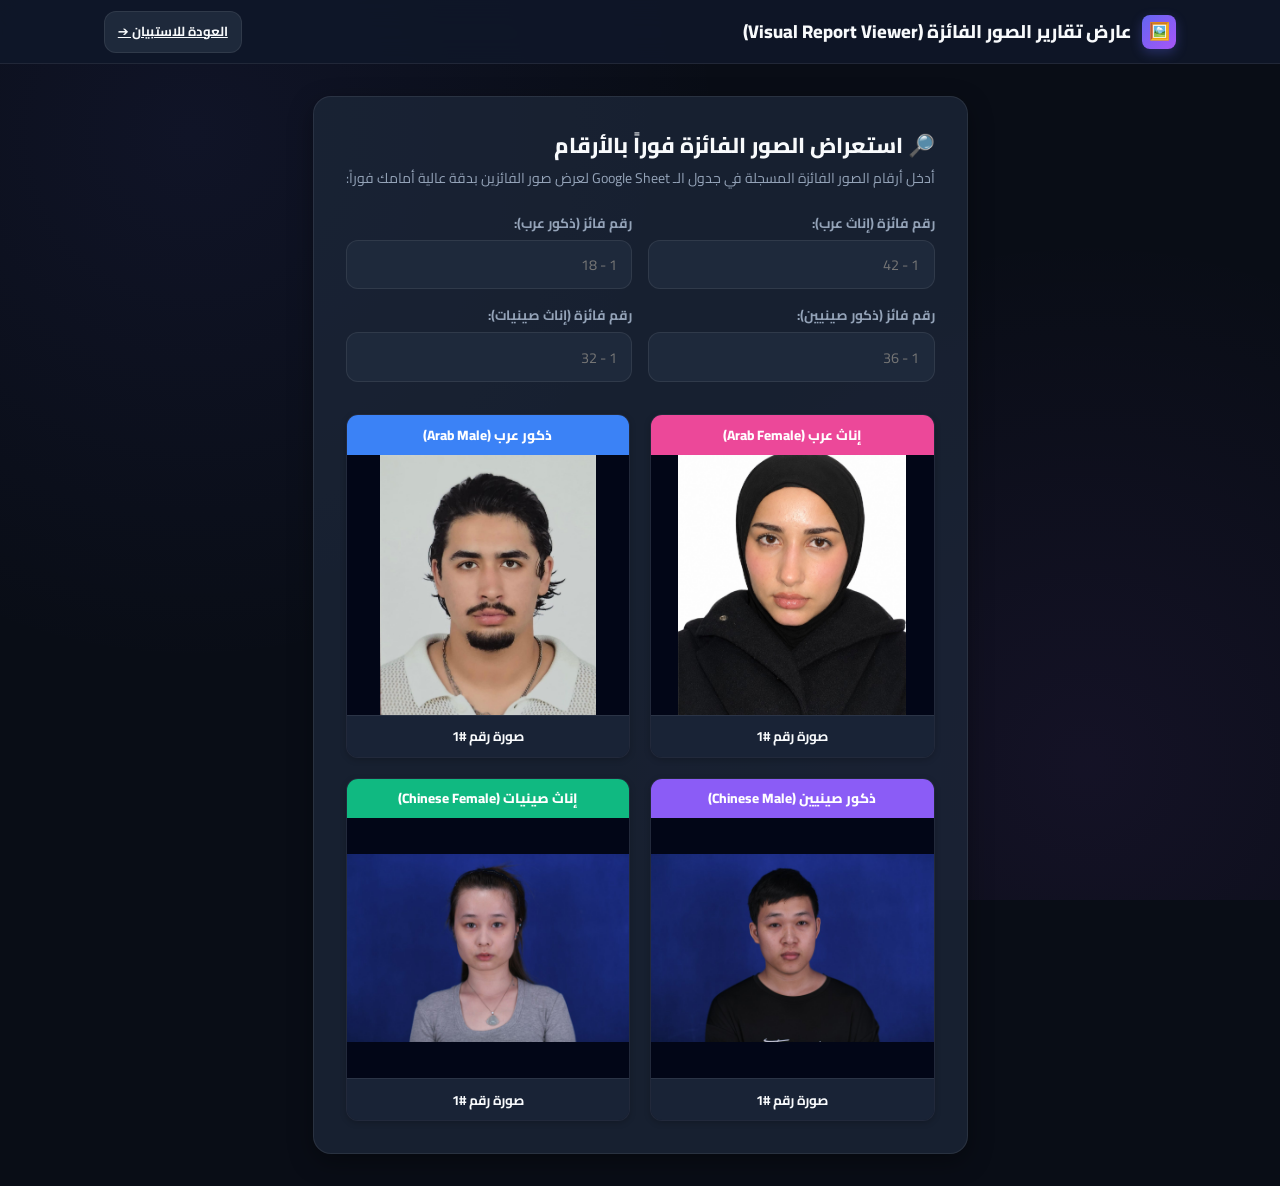
==== results-viewer.html @ e9df27b3 "Update Google Sheets script to render direct image thumbnails and add visual results viewer page" ====
<!DOCTYPE html>
<html lang="ar" dir="rtl" data-theme="dark">
<head>
  <meta charset="UTF-8">
  <meta name="viewport" content="width=device-width, initial-scale=1.0">
  <title>عارض تقارير النتائج البصرية | Visual Results Viewer</title>
  <link rel="preconnect" href="https://fonts.googleapis.com">
  <link rel="preconnect" href="https://fonts.gstatic.com" crossorigin>
  <link href="https://fonts.googleapis.com/css2?family=Cairo:wght@400;600;700;800;900&family=Plus+Jakarta+Sans:wght@400;600;700&display=swap" rel="stylesheet">
  <link rel="stylesheet" href="style.css">
  <style>
    .viewer-container {
      max-width: 1050px;
      margin: 2rem auto;
      padding: 0 1rem;
    }
    .viewer-card {
      background: var(--bg-card);
      border: 1px solid var(--border-color);
      border-radius: var(--radius-lg);
      padding: clamp(1.25rem, 3vw, 2rem);
      box-shadow: var(--shadow-md);
    }
    .input-box-grid {
      display: grid;
      grid-template-columns: repeat(auto-fit, minmax(200px, 1fr));
      gap: 1rem;
      margin: 1.5rem 0;
    }
    .input-box {
      display: flex;
      flex-direction: column;
      gap: 0.4rem;
    }
    .input-box label {
      font-size: 0.85rem;
      font-weight: 700;
      color: var(--text-secondary);
    }
    .preview-winners-showcase {
      display: grid;
      grid-template-columns: repeat(auto-fit, minmax(220px, 1fr));
      gap: 1.25rem;
      margin-top: 2rem;
    }
    .preview-card {
      background: var(--bg-secondary);
      border: 1px solid var(--border-color);
      border-radius: var(--radius-md);
      overflow: hidden;
      display: flex;
      flex-direction: column;
      box-shadow: var(--shadow-sm);
    }
    .preview-card-header {
      padding: 0.6rem 0.9rem;
      font-weight: 800;
      font-size: 0.85rem;
      color: #fff;
      text-align: center;
    }
    .preview-img-wrap {
      width: 100%;
      height: 260px;
      background: #020617;
      display: flex;
      align-items: center;
      justify-content: center;
      overflow: hidden;
    }
    .preview-img-wrap img {
      max-width: 100%;
      max-height: 100%;
      object-fit: contain;
    }
    .preview-footer {
      padding: 0.65rem 0.9rem;
      font-size: 0.84rem;
      text-align: center;
      color: var(--text-primary);
      font-weight: 700;
      background: var(--bg-card);
      border-top: 1px solid var(--border-color);
    }
  </style>
</head>
<body>

  <header class="header">
    <div class="container header-content">
      <a href="index.html" class="brand-logo">
        <div class="brand-icon">🖼️</div>
        <span>عارض تقارير الصور الفائزة (Visual Report Viewer)</span>
      </a>
      <a href="index.html" class="btn-secondary" style="font-size: 0.82rem; padding: 0.4rem 0.8rem;">العودة للاستبيان ➔</a>
    </div>
  </header>

  <main class="viewer-container">
    <div class="viewer-card">
      <h2 style="font-size: 1.35rem; font-weight: 800; margin-bottom: 0.4rem;">🔎 استعراض الصور الفائزة فوراً بالأرقام</h2>
      <p style="font-size: 0.88rem; color: var(--text-secondary);">
        أدخل أرقام الصور الفائزة المسجلة في جدول الـ Google Sheet لعرض صور الفائزين بدقة عالية أمامك فوراً:
      </p>

      <div class="input-box-grid">
        <div class="input-box">
          <label>رقم فائزة (إناث عرب):</label>
          <input type="number" id="num-af" class="form-control" placeholder="1 - 42" min="1" max="42" oninput="updateVisualReport()">
        </div>
        <div class="input-box">
          <label>رقم فائز (ذكور عرب):</label>
          <input type="number" id="num-am" class="form-control" placeholder="1 - 18" min="1" max="18" oninput="updateVisualReport()">
        </div>
        <div class="input-box">
          <label>رقم فائز (ذكور صينيين):</label>
          <input type="number" id="num-cm" class="form-control" placeholder="1 - 36" min="1" max="36" oninput="updateVisualReport()">
        </div>
        <div class="input-box">
          <label>رقم فائزة (إناث صينيات):</label>
          <input type="number" id="num-cf" class="form-control" placeholder="1 - 32" min="1" max="32" oninput="updateVisualReport()">
        </div>
      </div>

      <!-- Live Generated Visual Report -->
      <div id="preview-winners" class="preview-winners-showcase">
        <!-- Arab Female -->
        <div class="preview-card">
          <div class="preview-card-header" style="background: #ec4899;">إناث عرب (Arab Female)</div>
          <div class="preview-img-wrap">
            <img id="view-img-af" src="assets/images/arab_female/1.jpg" alt="Arab Female Winner">
          </div>
          <div class="preview-footer" id="view-lbl-af">صورة رقم #1</div>
        </div>

        <!-- Arab Male -->
        <div class="preview-card">
          <div class="preview-card-header" style="background: #3b82f6;">ذكور عرب (Arab Male)</div>
          <div class="preview-img-wrap">
            <img id="view-img-am" src="assets/images/arab_male/1.jpg" alt="Arab Male Winner">
          </div>
          <div class="preview-footer" id="view-lbl-am">صورة رقم #1</div>
        </div>

        <!-- Chinese Male -->
        <div class="preview-card">
          <div class="preview-card-header" style="background: #8b5cf6;">ذكور صينيين (Chinese Male)</div>
          <div class="preview-img-wrap">
            <img id="view-img-cm" src="assets/images/chinese_male/1.jpg" alt="Chinese Male Winner">
          </div>
          <div class="preview-footer" id="view-lbl-cm">صورة رقم #1</div>
        </div>

        <!-- Chinese Female -->
        <div class="preview-card">
          <div class="preview-card-header" style="background: #10b981;">إناث صينيات (Chinese Female)</div>
          <div class="preview-img-wrap">
            <img id="view-img-cf" src="assets/images/chinese_female/1.jpg" alt="Chinese Female Winner">
          </div>
          <div class="preview-footer" id="view-lbl-cf">صورة رقم #1</div>
        </div>
      </div>
    </div>
  </main>

  <script>
    function updateVisualReport() {
      const af = parseInt(document.getElementById('num-af').value, 10) || 1;
      const am = parseInt(document.getElementById('num-am').value, 10) || 1;
      const cm = parseInt(document.getElementById('num-cm').value, 10) || 1;
      const cf = parseInt(document.getElementById('num-cf').value, 10) || 1;

      document.getElementById('view-img-af').src = `assets/images/arab_female/${af}.jpg`;
      document.getElementById('view-lbl-af').textContent = `صورة رقم #${af}`;

      document.getElementById('view-img-am').src = `assets/images/arab_male/${am}.jpg`;
      document.getElementById('view-lbl-am').textContent = `صورة رقم #${am}`;

      document.getElementById('view-img-cm').src = `assets/images/chinese_male/${cm}.jpg`;
      document.getElementById('view-lbl-cm').textContent = `صورة رقم #${cm}`;

      document.getElementById('view-img-cf').src = `assets/images/chinese_female/${cf}.jpg`;
      document.getElementById('view-lbl-cf').textContent = `صورة رقم #${cf}`;
    }
  </script>
</body>
</html>
---- style.css ----
/* ==========================================================================
   VISUAL PREFERENCE SURVEY - COMPLETE PRODUCTION STYLESHEET
   Features: Universal Framing, Gallery Explorer, Session Persistence & Zero-Overflow
   ========================================================================== */

:root {
  --font-arabic: 'Cairo', system-ui, -apple-system, sans-serif;
  --font-latin: 'Plus Jakarta Sans', system-ui, -apple-system, sans-serif;
  
  /* Dark Premium Palette */
  --bg-primary: #090d16;
  --bg-secondary: #0f172a;
  --bg-tertiary: #1e293b;
  --bg-glass: rgba(15, 23, 42, 0.88);
  --bg-card: rgba(30, 41, 59, 0.72);
  --bg-image-holder: #0b1120;
  --border-color: rgba(255, 255, 255, 0.08);
  --border-hover: rgba(99, 102, 241, 0.6);
  
  --text-primary: #f8fafc;
  --text-secondary: #94a3b8;
  --text-muted: #64748b;
  
  /* Accents */
  --primary: #6366f1;
  --primary-hover: #4f46e5;
  --primary-light: rgba(99, 102, 241, 0.15);
  --accent-gold: #f59e0b;
  --accent-gold-light: rgba(245, 158, 11, 0.15);
  --success: #10b981;
  --success-light: rgba(16, 185, 129, 0.15);
  
  /* Dimensions & Radii */
  --header-height: 64px;
  --radius-sm: 8px;
  --radius-md: 12px;
  --radius-lg: 18px;
  --radius-full: 9999px;
  
  --shadow-sm: 0 2px 6px rgba(0, 0, 0, 0.2);
  --shadow-md: 0 8px 24px rgba(0, 0, 0, 0.35);
  --shadow-lg: 0 16px 40px rgba(0, 0, 0, 0.5);
  --shadow-glow: 0 0 24px rgba(99, 102, 241, 0.35);
  
  --transition-fast: 0.15s ease;
  --transition-smooth: 0.25s cubic-bezier(0.4, 0, 0.2, 1);
}

[data-theme="light"] {
  --bg-primary: #f8fafc;
  --bg-secondary: #ffffff;
  --bg-tertiary: #f1f5f9;
  --bg-glass: rgba(255, 255, 255, 0.92);
  --bg-card: rgba(255, 255, 255, 0.96);
  --bg-image-holder: #f8fafc;
  --border-color: rgba(0, 0, 0, 0.08);
  --border-hover: rgba(99, 102, 241, 0.6);
  
  --text-primary: #0f172a;
  --text-secondary: #475569;
  --text-muted: #94a3b8;
  
  --shadow-sm: 0 2px 6px rgba(0, 0, 0, 0.04);
  --shadow-md: 0 6px 20px rgba(0, 0, 0, 0.08);
  --shadow-lg: 0 12px 32px rgba(0, 0, 0, 0.12);
  --shadow-glow: 0 0 20px rgba(99, 102, 241, 0.2);
}

/* Reset */
*, *::before, *::after {
  box-sizing: border-box;
  margin: 0;
  padding: 0;
  -webkit-tap-highlight-color: transparent;
}

html, body {
  width: 100%;
  max-width: 100vw;
  overflow-x: hidden;
  min-height: 100vh;
  min-height: 100dvh;
}

body {
  font-family: var(--font-arabic);
  background-color: var(--bg-primary);
  color: var(--text-primary);
  display: flex;
  flex-direction: column;
  line-height: 1.5;
  background-image: 
    radial-gradient(circle at 15% 15%, rgba(99, 102, 241, 0.08) 0%, transparent 40%),
    radial-gradient(circle at 85% 85%, rgba(168, 85, 247, 0.07) 0%, transparent 40%);
  background-attachment: fixed;
  transition: background-color var(--transition-smooth), color var(--transition-smooth);
}

body[dir="ltr"] {
  font-family: var(--font-latin);
}

.container {
  width: 100%;
  max-width: 1120px;
  margin: 0 auto;
  padding: 0 clamp(0.85rem, 3vw, 1.5rem);
}

/* Header */
.header {
  position: sticky;
  top: 0;
  z-index: 50;
  backdrop-filter: blur(14px);
  -webkit-backdrop-filter: blur(14px);
  background: var(--bg-glass);
  border-bottom: 1px solid var(--border-color);
  padding: 0.5rem 0;
  min-height: var(--header-height);
  display: flex;
  align-items: center;
}

.header-content {
  display: flex;
  align-items: center;
  justify-content: space-between;
  gap: 0.75rem;
}

.brand-logo {
  display: flex;
  align-items: center;
  gap: 0.65rem;
  font-weight: 800;
  font-size: clamp(0.95rem, 2.5vw, 1.15rem);
  color: var(--text-primary);
  text-decoration: none;
  white-space: nowrap;
}

.brand-icon {
  width: 34px;
  height: 34px;
  flex-shrink: 0;
  background: linear-gradient(135deg, var(--primary), #a855f7);
  border-radius: var(--radius-sm);
  display: flex;
  align-items: center;
  justify-content: center;
  color: #fff;
  font-size: 1.05rem;
  box-shadow: 0 4px 12px rgba(99, 102, 241, 0.3);
}

.header-controls {
  display: flex;
  align-items: center;
  gap: 0.6rem;
}

.lang-toggle-btn {
  display: inline-flex;
  align-items: center;
  gap: 0.45rem;
  padding: 0.35rem 0.85rem;
  min-height: 38px;
  background: var(--bg-card);
  border: 1px solid var(--border-color);
  color: var(--text-primary);
  border-radius: var(--radius-md);
  font-size: 0.84rem;
  font-weight: 700;
  cursor: pointer;
  transition: all var(--transition-fast);
  white-space: nowrap;
}

.lang-toggle-btn:hover {
  border-color: var(--primary);
  background: var(--primary-light);
}

.btn-icon {
  background: var(--bg-card);
  border: 1px solid var(--border-color);
  color: var(--text-primary);
  width: 38px;
  height: 38px;
  border-radius: var(--radius-md);
  display: flex;
  align-items: center;
  justify-content: center;
  cursor: pointer;
  transition: all var(--transition-fast);
  font-size: 1rem;
  flex-shrink: 0;
}

.btn-icon:hover {
  background: var(--primary-light);
  border-color: var(--primary);
}

/* Category & Progress Bar */
.survey-status-bar {
  background: var(--bg-secondary);
  border-bottom: 1px solid var(--border-color);
  padding: 0.65rem 0;
  display: none;
}

.survey-status-bar.active {
  display: block;
}

.status-grid {
  display: flex;
  align-items: center;
  justify-content: space-between;
  gap: 0.75rem;
}

.category-indicator {
  display: flex;
  align-items: center;
  gap: 0.6rem;
  min-width: 0;
}

.category-badge {
  display: inline-flex;
  align-items: center;
  gap: 0.4rem;
  padding: 0.25rem 0.75rem;
  border-radius: var(--radius-full);
  font-size: clamp(0.76rem, 2vw, 0.86rem);
  font-weight: 700;
  background: var(--primary-light);
  color: var(--primary);
  border: 1px solid rgba(99, 102, 241, 0.3);
  white-space: nowrap;
  text-overflow: ellipsis;
  overflow: hidden;
}

.round-counter {
  font-size: clamp(0.78rem, 2vw, 0.88rem);
  color: var(--text-secondary);
  font-weight: 600;
  white-space: nowrap;
}

.round-counter span {
  color: var(--text-primary);
  font-weight: 800;
}

.progress-track {
  width: 100%;
  height: 5px;
  background: var(--bg-tertiary);
  border-radius: var(--radius-full);
  overflow: hidden;
  margin-top: 0.5rem;
}

.progress-fill {
  height: 100%;
  width: 0%;
  background: linear-gradient(90deg, var(--primary), #a855f7);
  border-radius: var(--radius-full);
  transition: width 0.3s ease;
}

/* Main Content */
.main-content {
  flex: 1;
  padding: clamp(1rem, 2.5vh, 2rem) 0 clamp(1.25rem, 3vh, 2.5rem);
  display: flex;
  align-items: center;
  justify-content: center;
}

.screen-view {
  display: none;
  width: 100%;
  animation: fadeIn 0.25s ease;
}

.screen-view.active {
  display: block;
}

@keyframes fadeIn {
  from { opacity: 0; transform: translateY(6px); }
  to { opacity: 1; transform: translateY(0); }
}

@keyframes cardFadeIn {
  from { opacity: 0.6; transform: scale(0.98); }
  to { opacity: 1; transform: scale(1); }
}

/* Welcome Card */
.welcome-card {
  background: var(--bg-card);
  backdrop-filter: blur(12px);
  -webkit-backdrop-filter: blur(12px);
  border: 1px solid var(--border-color);
  border-radius: var(--radius-lg);
  padding: clamp(1.5rem, 4vw, 2.5rem);
  max-width: 680px;
  margin: 0 auto;
  box-shadow: var(--shadow-lg);
}

/* Resume Banner */
.resume-session-banner {
  display: flex;
  align-items: center;
  justify-content: space-between;
  gap: 1rem;
  background: linear-gradient(135deg, rgba(99, 102, 241, 0.16), rgba(168, 85, 247, 0.16));
  border: 1px solid rgba(99, 102, 241, 0.4);
  border-radius: var(--radius-md);
  padding: 0.85rem 1.15rem;
  margin-bottom: 1.5rem;
}

.resume-banner-info {
  display: flex;
  align-items: center;
  gap: 0.75rem;
}

.resume-icon {
  font-size: 1.4rem;
  flex-shrink: 0;
}

.resume-banner-info strong {
  display: block;
  font-size: 0.92rem;
  color: var(--text-primary);
}

.resume-banner-info p {
  font-size: 0.78rem;
  color: var(--text-secondary);
  line-height: 1.3;
}

.resume-banner-actions {
  display: flex;
  align-items: center;
  gap: 0.4rem;
  flex-shrink: 0;
}

.btn-resume {
  display: inline-flex;
  align-items: center;
  gap: 0.35rem;
  background: var(--primary);
  color: #fff;
  border: none;
  border-radius: var(--radius-sm);
  padding: 0.4rem 0.8rem;
  font-size: 0.8rem;
  font-weight: 700;
  font-family: inherit;
  cursor: pointer;
  transition: all var(--transition-fast);
}

.btn-resume:hover {
  background: var(--primary-hover);
}

.btn-discard {
  display: inline-flex;
  align-items: center;
  gap: 0.2rem;
  background: transparent;
  color: var(--text-muted);
  border: 1px solid var(--border-color);
  border-radius: var(--radius-sm);
  padding: 0.4rem 0.65rem;
  font-size: 0.78rem;
  font-weight: 600;
  font-family: inherit;
  cursor: pointer;
}

.btn-discard:hover {
  color: var(--text-primary);
  background: rgba(255, 255, 255, 0.06);
}

.welcome-header {
  text-align: center;
  margin-bottom: 1.5rem;
}

.welcome-title {
  font-size: clamp(1.35rem, 3.8vw, 1.75rem);
  font-weight: 800;
  margin-bottom: 0.5rem;
  line-height: 1.3;
  color: var(--text-primary);
}

.welcome-subtitle {
  color: var(--text-secondary);
  font-size: clamp(0.86rem, 2vw, 0.96rem);
  line-height: 1.5;
  max-width: 580px;
  margin: 0 auto;
}

/* Steps Timeline */
.survey-steps-overview {
  display: flex;
  align-items: center;
  justify-content: space-between;
  gap: 0.5rem;
  background: var(--bg-secondary);
  border: 1px solid var(--border-color);
  border-radius: var(--radius-md);
  padding: 0.75rem 1rem;
  margin: 1.5rem 0;
}

.step-overview-item {
  display: flex;
  align-items: center;
  gap: 0.5rem;
  flex: 1;
}

.step-num {
  width: 24px;
  height: 24px;
  border-radius: var(--radius-full);
  background: var(--primary-light);
  color: var(--primary);
  font-weight: 800;
  font-size: 0.78rem;
  display: flex;
  align-items: center;
  justify-content: center;
  flex-shrink: 0;
}

.step-text strong {
  display: block;
  font-size: 0.84rem;
  color: var(--text-primary);
}

.step-text span {
  display: block;
  font-size: 0.74rem;
  color: var(--text-muted);
  line-height: 1.2;
}

.step-arrow {
  color: var(--text-muted);
  font-size: 0.9rem;
  user-select: none;
  opacity: 0.5;
}

body[dir="ltr"] .step-arrow {
  transform: rotate(180deg);
}

/* Form Styles */
.participant-form {
  background: var(--bg-secondary);
  border: 1px solid var(--border-color);
  padding: 1.25rem;
  border-radius: var(--radius-md);
}

.form-group {
  margin-bottom: 0.9rem;
}

.form-group:last-child {
  margin-bottom: 0;
}

.form-group label {
  display: block;
  font-size: 0.85rem;
  font-weight: 600;
  margin-bottom: 0.35rem;
  color: var(--text-primary);
}

.form-control {
  width: 100%;
  padding: 0.65rem 0.9rem;
  background: var(--bg-tertiary);
  border: 1px solid var(--border-color);
  border-radius: var(--radius-md);
  color: var(--text-primary);
  font-family: inherit;
  font-size: 0.9rem;
  min-height: 42px;
  transition: border-color var(--transition-fast), box-shadow var(--transition-fast);
}

.form-control:focus {
  outline: none;
  border-color: var(--primary);
  box-shadow: 0 0 0 3px var(--primary-light);
}

.form-row-2col {
  display: grid;
  grid-template-columns: 1fr 1fr;
  gap: 0.85rem;
}

.btn-primary {
  display: inline-flex;
  align-items: center;
  justify-content: center;
  gap: 0.5rem;
  width: 100%;
  min-height: 46px;
  padding: 0.7rem 1.4rem;
  background: linear-gradient(135deg, var(--primary), #8b5cf6);
  color: #fff;
  border: none;
  border-radius: var(--radius-md);
  font-size: 0.98rem;
  font-weight: 700;
  font-family: inherit;
  cursor: pointer;
  box-shadow: 0 4px 15px rgba(99, 102, 241, 0.3);
  transition: all var(--transition-fast);
}

.btn-primary:hover {
  opacity: 0.95;
  transform: translateY(-1px);
  box-shadow: 0 6px 20px rgba(99, 102, 241, 0.4);
}

/* ==========================================================================
   ARENA SCREEN & GALLERY EXPLORER BUTTON
   ========================================================================== */
.arena-header {
  text-align: center;
  margin-bottom: clamp(0.6rem, 1.5vh, 1rem);
}

.arena-header-top {
  display: flex;
  align-items: center;
  justify-content: center;
  gap: 1rem;
  flex-wrap: wrap;
  margin-bottom: 0.25rem;
}

.arena-title {
  font-size: clamp(1.1rem, 2.6vw, 1.4rem);
  font-weight: 800;
  color: var(--text-primary);
}

.btn-explore-gallery {
  display: inline-flex;
  align-items: center;
  gap: 0.4rem;
  padding: 0.35rem 0.85rem;
  background: var(--bg-card);
  border: 1px solid var(--border-color);
  color: var(--text-primary);
  border-radius: var(--radius-full);
  font-size: 0.82rem;
  font-weight: 700;
  font-family: inherit;
  cursor: pointer;
  transition: all var(--transition-fast);
  box-shadow: var(--shadow-sm);
}

.btn-explore-gallery:hover {
  border-color: var(--primary);
  background: var(--primary-light);
  color: var(--primary);
  transform: translateY(-1px);
}

.arena-hint {
  color: var(--text-secondary);
  font-size: clamp(0.78rem, 1.6vw, 0.88rem);
}

.battle-arena {
  display: grid;
  grid-template-columns: 1fr auto 1fr;
  align-items: center;
  gap: clamp(0.6rem, 2vw, 1.5rem);
  max-width: 980px;
  margin: 0 auto;
}

.vs-badge-container {
  display: flex;
  flex-direction: column;
  align-items: center;
  justify-content: center;
  position: relative;
  z-index: 10;
}

.vs-badge {
  width: clamp(38px, 4.5vw, 48px);
  height: clamp(38px, 4.5vw, 48px);
  border-radius: var(--radius-full);
  background: var(--bg-secondary);
  border: 2px solid var(--border-color);
  display: flex;
  align-items: center;
  justify-content: center;
  font-weight: 900;
  font-size: clamp(0.85rem, 1.8vw, 1rem);
  color: var(--accent-gold);
  box-shadow: var(--shadow-md);
  flex-shrink: 0;
}

/* Candidate Card */
.candidate-card {
  position: relative;
  background: var(--bg-card);
  border: 2px solid var(--border-color);
  border-radius: var(--radius-lg);
  overflow: hidden;
  box-shadow: var(--shadow-md);
  cursor: pointer;
  transition: all var(--transition-smooth);
  display: flex;
  flex-direction: column;
  user-select: none;
}

.candidate-card:hover {
  transform: translateY(-3px);
  border-color: var(--primary);
  box-shadow: var(--shadow-glow), var(--shadow-lg);
}

.candidate-card.card-selected {
  transform: scale(1.03);
  border-color: var(--success);
  box-shadow: 0 0 25px rgba(16, 185, 129, 0.4);
}

.card-badge {
  position: absolute;
  top: 10px;
  right: 10px;
  z-index: 5;
  padding: 0.25rem 0.65rem;
  border-radius: var(--radius-full);
  font-size: 0.76rem;
  font-weight: 700;
  display: inline-flex;
  align-items: center;
  gap: 0.35rem;
  backdrop-filter: blur(8px);
  -webkit-backdrop-filter: blur(8px);
  background: rgba(15, 23, 42, 0.85);
  border: 1px solid rgba(255, 255, 255, 0.15);
  color: #fff;
}

body[dir="ltr"] .card-badge {
  right: auto;
  left: 10px;
}

.badge-dot {
  width: 7px;
  height: 7px;
  border-radius: var(--radius-full);
  background: var(--primary);
}

.badge-option-a .badge-dot {
  background: #f59e0b;
}

.badge-option-b .badge-dot {
  background: #6366f1;
}

/* Image Wrapper & Framing */
.card-image-wrapper {
  position: relative;
  width: 100%;
  background: var(--bg-image-holder);
  overflow: hidden;
  display: flex;
  align-items: center;
  justify-content: center;
  border-bottom: 1px solid var(--border-color);
  transition: height var(--transition-smooth), aspect-ratio var(--transition-smooth);
}

.arena-landscape .card-image-wrapper {
  aspect-ratio: 3 / 2;
  max-height: min(48vh, 420px);
}

.arena-portrait .card-image-wrapper {
  aspect-ratio: 4 / 5;
  max-height: min(54vh, 480px);
}

.card-image {
  width: 100%;
  height: 100%;
  object-fit: contain;
  object-position: center;
  transition: transform 0.25s ease;
  display: block;
}

.candidate-card:hover .card-image {
  transform: scale(1.02);
}

.zoom-btn {
  position: absolute;
  bottom: 8px;
  left: 8px;
  z-index: 4;
  width: 32px;
  height: 32px;
  border-radius: var(--radius-full);
  background: rgba(0, 0, 0, 0.65);
  border: 1px solid rgba(255, 255, 255, 0.25);
  color: #fff;
  display: flex;
  align-items: center;
  justify-content: center;
  cursor: pointer;
  transition: all var(--transition-fast);
  backdrop-filter: blur(4px);
  font-size: 0.8rem;
}

body[dir="ltr"] .zoom-btn {
  left: auto;
  right: 8px;
}

.zoom-btn:hover {
  background: var(--primary);
  transform: scale(1.1);
}

.card-footer {
  padding: 0.6rem 0.9rem;
  display: flex;
  align-items: center;
  justify-content: space-between;
  gap: 0.5rem;
  background: var(--bg-secondary);
  min-height: 50px;
}

.key-hint {
  display: inline-flex;
  align-items: center;
  gap: 0.25rem;
  font-size: 0.74rem;
  font-weight: 600;
  color: var(--text-muted);
}

.kbd {
  display: inline-block;
  padding: 0.1rem 0.35rem;
  background: var(--bg-tertiary);
  border: 1px solid var(--border-color);
  border-radius: 4px;
  font-size: 0.72rem;
  color: var(--text-primary);
}

.select-indicator {
  display: inline-flex;
  align-items: center;
  gap: 0.35rem;
  padding: 0.35rem 0.75rem;
  border-radius: var(--radius-sm);
  background: var(--primary-light);
  color: var(--primary);
  font-weight: 700;
  font-size: 0.82rem;
  transition: all var(--transition-fast);
}

.indicator-check {
  font-size: 0.85rem;
}

.candidate-card:hover .select-indicator {
  background: var(--primary);
  color: #fff;
}

.shortcuts-bar {
  display: flex;
  align-items: center;
  justify-content: center;
  flex-wrap: wrap;
  gap: 1.25rem;
  margin-top: clamp(0.75rem, 2vh, 1.25rem);
  color: var(--text-muted);
  font-size: 0.8rem;
}

.shortcut-item {
  display: flex;
  align-items: center;
  gap: 0.35rem;
}

/* ==========================================================================
   CATEGORY GALLERY MODAL
   ========================================================================== */
.gallery-modal {
  position: fixed;
  inset: 0;
  background: rgba(0, 0, 0, 0.88);
  backdrop-filter: blur(10px);
  z-index: 110;
  display: none;
  align-items: center;
  justify-content: center;
  padding: clamp(0.75rem, 2vw, 1.5rem);
}

.gallery-modal.active {
  display: flex;
}

.gallery-content {
  background: var(--bg-secondary);
  border: 1px solid var(--border-color);
  border-radius: var(--radius-lg);
  width: 100%;
  max-width: 1050px;
  max-height: 88vh;
  max-height: 88dvh;
  display: flex;
  flex-direction: column;
  overflow: hidden;
  box-shadow: var(--shadow-lg);
  animation: fadeIn 0.2s ease;
}

.gallery-header {
  padding: 1rem 1.25rem;
  border-bottom: 1px solid var(--border-color);
  display: flex;
  align-items: center;
  justify-content: space-between;
  gap: 1rem;
  background: var(--bg-card);
}

.gallery-title {
  font-size: clamp(1.05rem, 2.5vw, 1.3rem);
  font-weight: 800;
  color: var(--text-primary);
}

.gallery-subtitle {
  font-size: 0.8rem;
  color: var(--text-secondary);
  margin-top: 0.15rem;
}

.btn-gallery-close {
  background: transparent;
  border: none;
  color: var(--text-muted);
  font-size: 1.6rem;
  cursor: pointer;
  padding: 0.25rem 0.5rem;
  border-radius: var(--radius-sm);
  transition: all var(--transition-fast);
  line-height: 1;
}

.btn-gallery-close:hover {
  color: #fff;
  background: rgba(255, 255, 255, 0.1);
}

.gallery-grid {
  flex: 1;
  overflow-y: auto;
  padding: 1.25rem;
  display: grid;
  grid-template-columns: repeat(auto-fill, minmax(170px, 1fr));
  gap: 1rem;
}

.gallery-item-card {
  background: var(--bg-card);
  border: 1px solid var(--border-color);
  border-radius: var(--radius-md);
  overflow: hidden;
  display: flex;
  flex-direction: column;
  transition: all var(--transition-fast);
}

.gallery-item-card:hover {
  border-color: var(--primary);
  transform: translateY(-2px);
  box-shadow: var(--shadow-md);
}

.gallery-item-card.current-champion {
  border-color: var(--accent-gold);
  box-shadow: 0 0 14px rgba(245, 158, 11, 0.35);
}

.gallery-thumb-wrap {
  position: relative;
  width: 100%;
  background: var(--bg-image-holder);
  overflow: hidden;
}

.gallery-item-card.item-landscape .gallery-thumb-wrap {
  aspect-ratio: 3 / 2;
  height: 120px;
}

.gallery-item-card.item-portrait .gallery-thumb-wrap {
  aspect-ratio: 4 / 5;
  height: 150px;
}

.gallery-thumb {
  width: 100%;
  height: 100%;
  object-fit: contain;
  display: block;
}

.gallery-num-badge {
  position: absolute;
  top: 6px;
  left: 6px;
  background: rgba(0, 0, 0, 0.7);
  color: #fff;
  padding: 0.15rem 0.45rem;
  border-radius: var(--radius-sm);
  font-size: 0.72rem;
  font-weight: 700;
}

body[dir="ltr"] .gallery-num-badge {
  left: auto;
  right: 6px;
}

.gallery-champ-badge {
  position: absolute;
  bottom: 6px;
  right: 6px;
  background: var(--accent-gold);
  color: #000;
  padding: 0.15rem 0.45rem;
  border-radius: var(--radius-full);
  font-size: 0.68rem;
  font-weight: 800;
}

body[dir="ltr"] .gallery-champ-badge {
  right: auto;
  left: 6px;
}

.gallery-zoom-btn {
  position: absolute;
  top: 6px;
  right: 6px;
  background: rgba(0, 0, 0, 0.6);
  border: none;
  color: #fff;
  width: 26px;
  height: 26px;
  border-radius: var(--radius-full);
  font-size: 0.72rem;
  display: flex;
  align-items: center;
  justify-content: center;
  cursor: pointer;
}

body[dir="ltr"] .gallery-zoom-btn {
  right: auto;
  left: 6px;
}

.gallery-card-actions {
  padding: 0.5rem;
  background: var(--bg-secondary);
}

.btn-elect-image {
  width: 100%;
  padding: 0.35rem 0.5rem;
  border-radius: var(--radius-sm);
  border: 1px solid var(--border-color);
  background: var(--bg-tertiary);
  color: var(--text-primary);
  font-size: 0.76rem;
  font-weight: 700;
  font-family: inherit;
  cursor: pointer;
  transition: all var(--transition-fast);
}

.btn-elect-image:hover {
  background: var(--primary);
  color: #fff;
  border-color: var(--primary);
}

.btn-elect-image.btn-is-champ {
  background: var(--accent-gold-light);
  color: var(--accent-gold);
  border-color: rgba(245, 158, 11, 0.4);
  cursor: default;
}

/* ==========================================================================
   RESULTS SCREEN & PARTICIPANT SUMMARY
   ========================================================================== */
.results-header {
  text-align: center;
  margin-bottom: 1.75rem;
}

.results-trophy {
  font-size: clamp(2.2rem, 5vw, 3rem);
  margin-bottom: 0.4rem;
}

.results-title {
  font-size: clamp(1.4rem, 3.8vw, 1.85rem);
  font-weight: 900;
  background: linear-gradient(135deg, #f59e0b, #ec4899, #6366f1);
  -webkit-background-clip: text;
  -webkit-text-fill-color: transparent;
  margin-bottom: 0.35rem;
}

.results-subtitle {
  color: var(--text-secondary);
  font-size: clamp(0.86rem, 2vw, 0.96rem);
}

.participant-summary-tag {
  display: inline-block;
  margin-top: 0.6rem;
  padding: 0.3rem 0.85rem;
  background: var(--bg-card);
  border: 1px solid var(--border-color);
  border-radius: var(--radius-full);
  font-size: 0.82rem;
  font-weight: 700;
  color: var(--text-primary);
}

.winners-grid {
  display: grid;
  grid-template-columns: repeat(4, 1fr);
  gap: clamp(0.75rem, 2vw, 1.25rem);
  margin-bottom: 2rem;
}

.winner-card {
  background: var(--bg-card);
  border: 1px solid var(--border-color);
  border-radius: var(--radius-md);
  overflow: hidden;
  box-shadow: var(--shadow-md);
  position: relative;
  transition: transform var(--transition-fast);
}

.winner-card:hover {
  transform: translateY(-3px);
  border-color: var(--accent-gold);
}

.winner-category-tag {
  padding: 0.45rem 0.65rem;
  font-weight: 800;
  font-size: 0.78rem;
  text-align: center;
  color: #fff;
  white-space: nowrap;
  text-overflow: ellipsis;
  overflow: hidden;
}

.winner-image-wrap {
  width: 100%;
  height: clamp(140px, 24vh, 210px);
  background: var(--bg-image-holder);
  overflow: hidden;
}

.winner-image-wrap img {
  width: 100%;
  height: 100%;
  object-fit: contain;
  display: block;
}

.winner-card-body {
  padding: 0.65rem;
  text-align: center;
  background: var(--bg-secondary);
}

.winner-image-name {
  font-weight: 800;
  font-size: 0.95rem;
  color: var(--text-primary);
  margin-bottom: 0.2rem;
}

.winner-badge-rank {
  display: inline-flex;
  align-items: center;
  gap: 0.25rem;
  background: var(--accent-gold-light);
  color: var(--accent-gold);
  padding: 0.15rem 0.5rem;
  border-radius: var(--radius-full);
  font-size: 0.72rem;
  font-weight: 700;
}

/* Submission Card */
.submission-card {
  background: var(--bg-card);
  border: 1px solid var(--border-color);
  border-radius: var(--radius-lg);
  padding: clamp(1.25rem, 3vw, 1.75rem);
  max-width: 680px;
  margin: 0 auto;
  text-align: center;
  box-shadow: var(--shadow-lg);
}

.submit-status-box {
  padding: 0.75rem 1rem;
  border-radius: var(--radius-md);
  margin-bottom: 1.25rem;
  font-weight: 600;
  font-size: 0.86rem;
  display: flex;
  align-items: center;
  justify-content: center;
  gap: 0.5rem;
}

.status-sending {
  background: var(--primary-light);
  color: var(--primary);
  border: 1px solid rgba(99, 102, 241, 0.3);
}

.status-success {
  background: var(--success-light);
  color: var(--success);
  border: 1px solid rgba(16, 185, 129, 0.3);
}

.status-fallback {
  background: var(--accent-gold-light);
  color: var(--accent-gold);
  border: 1px solid rgba(245, 158, 11, 0.3);
}

.action-buttons-group {
  display: flex;
  align-items: center;
  justify-content: center;
  flex-wrap: wrap;
  gap: 0.65rem;
}

.btn-secondary {
  padding: 0.6rem 1rem;
  min-height: 42px;
  background: var(--bg-tertiary);
  border: 1px solid var(--border-color);
  color: var(--text-primary);
  border-radius: var(--radius-md);
  font-family: inherit;
  font-weight: 700;
  font-size: 0.85rem;
  cursor: pointer;
  display: inline-flex;
  align-items: center;
  gap: 0.35rem;
  transition: all var(--transition-fast);
  white-space: nowrap;
}

.btn-secondary:hover {
  background: var(--bg-card);
  border-color: var(--primary);
}

/* Modals */
.interstitial-modal {
  position: fixed;
  inset: 0;
  background: rgba(0, 0, 0, 0.82);
  backdrop-filter: blur(8px);
  z-index: 100;
  display: flex;
  align-items: center;
  justify-content: center;
  padding: 1rem;
  opacity: 0;
  pointer-events: none;
  transition: opacity 0.25s ease;
}

.interstitial-modal.active {
  opacity: 1;
  pointer-events: auto;
}

.interstitial-box {
  background: var(--bg-secondary);
  border: 1px solid var(--border-color);
  border-radius: var(--radius-lg);
  padding: clamp(1.5rem, 4vw, 2.25rem);
  max-width: 440px;
  width: 100%;
  text-align: center;
  box-shadow: var(--shadow-lg);
  transform: scale(0.95);
  transition: transform 0.25s ease;
}

.interstitial-modal.active .interstitial-box {
  transform: scale(1);
}

.interstitial-icon {
  font-size: 2.2rem;
  margin-bottom: 0.6rem;
}

.interstitial-title {
  font-size: clamp(1.15rem, 3vw, 1.4rem);
  font-weight: 800;
  margin-bottom: 0.4rem;
}

.interstitial-desc {
  color: var(--text-secondary);
  font-size: 0.9rem;
  margin-bottom: 1.25rem;
  line-height: 1.5;
}

.lightbox-modal {
  position: fixed;
  inset: 0;
  background: rgba(0, 0, 0, 0.94);
  backdrop-filter: blur(10px);
  z-index: 120;
  display: none;
  align-items: center;
  justify-content: center;
  padding: 1rem;
  cursor: zoom-out;
}

.lightbox-modal.active {
  display: flex;
}

.lightbox-img {
  max-width: 92vw;
  max-height: 88vh;
  max-height: 88dvh;
  object-fit: contain;
  border-radius: var(--radius-md);
  box-shadow: 0 10px 40px rgba(0, 0, 0, 0.8);
  border: 1px solid rgba(255, 255, 255, 0.15);
}

.lightbox-close {
  position: absolute;
  top: 15px;
  right: 15px;
  background: rgba(255, 255, 255, 0.2);
  border: none;
  color: #fff;
  width: 38px;
  height: 38px;
  border-radius: var(--radius-full);
  font-size: 1.3rem;
  display: flex;
  align-items: center;
  justify-content: center;
  cursor: pointer;
}

/* ==========================================================================
   RESPONSIVE MEDIA QUERIES
   ========================================================================== */
@media (max-width: 850px) {
  .winners-grid {
    grid-template-columns: repeat(2, 1fr);
  }
}

@media (max-width: 640px) {
  .battle-arena {
    grid-template-columns: 1fr;
    gap: 0.65rem;
  }
  
  .vs-badge-container {
    margin: -0.25rem 0;
  }
  
  .arena-landscape .card-image-wrapper {
    max-height: 230px;
  }

  .arena-portrait .card-image-wrapper {
    max-height: 270px;
  }

  .card-footer {
    padding: 0.45rem 0.65rem;
    min-height: 44px;
  }

  .shortcuts-bar {
    display: none;
  }

  .survey-steps-overview {
    flex-direction: column;
    align-items: flex-start;
    gap: 0.75rem;
  }

  .step-arrow {
    display: none;
  }

  .form-row-2col {
    grid-template-columns: 1fr;
  }

  .winners-grid {
    grid-template-columns: 1fr;
  }

  .action-buttons-group {
    flex-direction: column;
  }

  .action-buttons-group .btn-secondary,
  .action-buttons-group .btn-primary {
    width: 100%;
  }

  .resume-session-banner {
    flex-direction: column;
    align-items: stretch;
  }
  
  .resume-banner-actions {
    justify-content: flex-end;
  }

  .gallery-grid {
    grid-template-columns: repeat(auto-fill, minmax(130px, 1fr));
    gap: 0.65rem;
    padding: 0.75rem;
  }
}
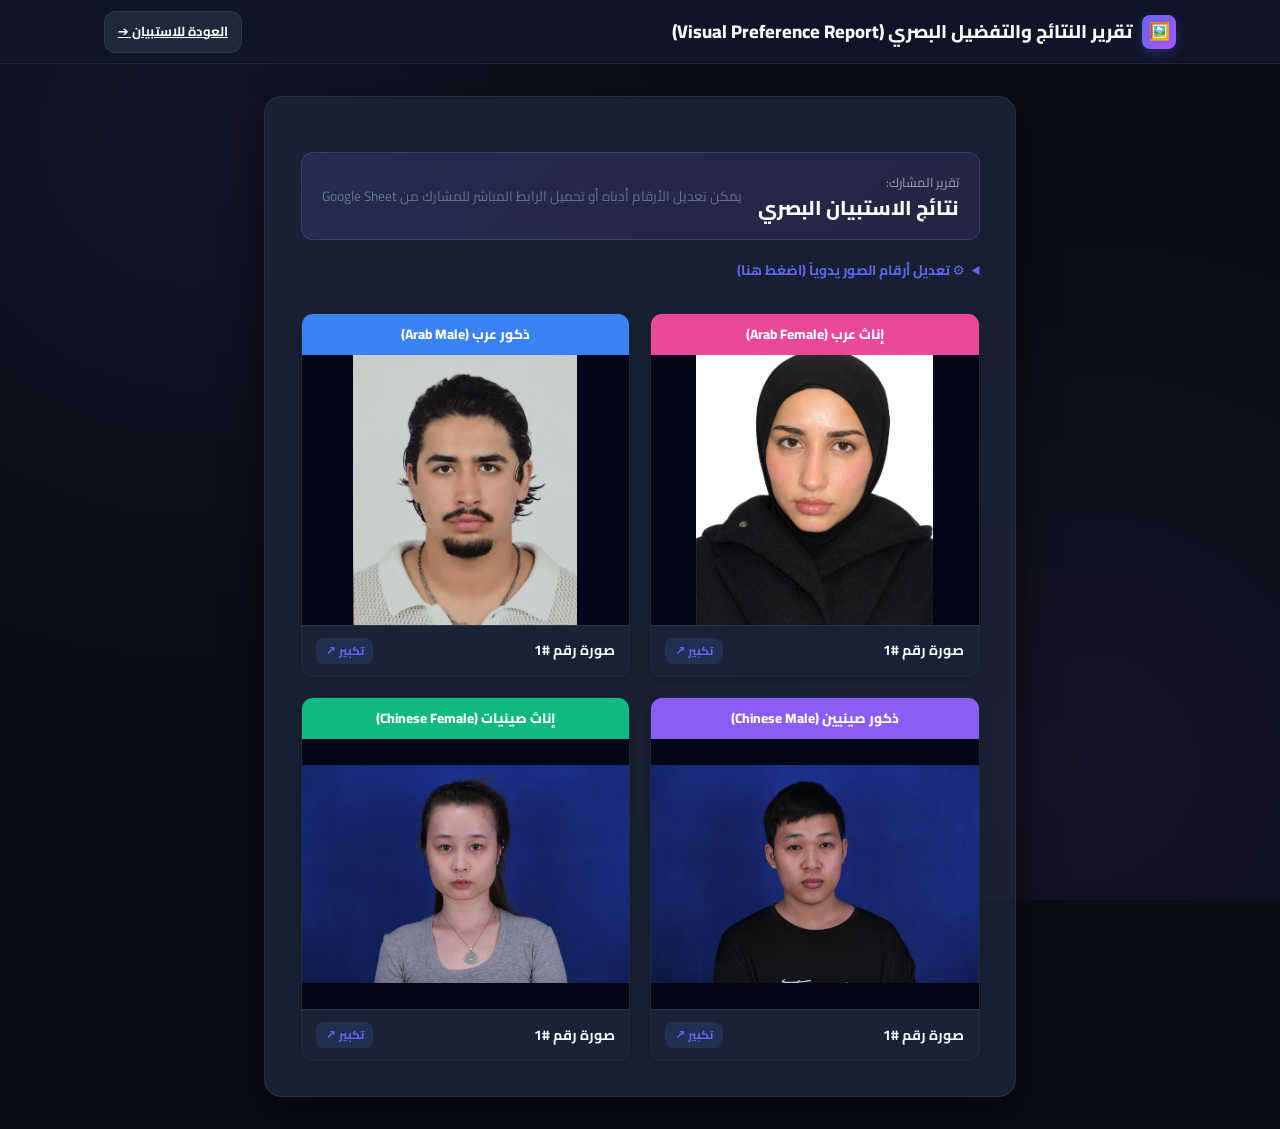
==== commit 9be2026a: "Add one-click web report hyperlink integration to Google Sheets and results viewer" ====
--- a/results-viewer.html
+++ b/results-viewer.html
@@ -3,14 +3,14 @@
 <head>
   <meta charset="UTF-8">
   <meta name="viewport" content="width=device-width, initial-scale=1.0">
-  <title>عارض تقارير النتائج البصرية | Visual Results Viewer</title>
+  <title>تقرير النتائج البصرية للمشارك | Visual Preference Report</title>
   <link rel="preconnect" href="https://fonts.googleapis.com">
   <link rel="preconnect" href="https://fonts.gstatic.com" crossorigin>
   <link href="https://fonts.googleapis.com/css2?family=Cairo:wght@400;600;700;800;900&family=Plus+Jakarta+Sans:wght@400;600;700&display=swap" rel="stylesheet">
   <link rel="stylesheet" href="style.css">
   <style>
     .viewer-container {
-      max-width: 1050px;
+      max-width: 1100px;
       margin: 2rem auto;
       padding: 0 1rem;
     }
@@ -18,30 +18,46 @@
       background: var(--bg-card);
       border: 1px solid var(--border-color);
       border-radius: var(--radius-lg);
-      padding: clamp(1.25rem, 3vw, 2rem);
-      box-shadow: var(--shadow-md);
+      padding: clamp(1.25rem, 3vw, 2.2rem);
+      box-shadow: var(--shadow-lg);
+    }
+    .participant-banner {
+      background: linear-gradient(135deg, rgba(99, 102, 241, 0.15), rgba(168, 85, 247, 0.1));
+      border: 1px solid rgba(99, 102, 241, 0.3);
+      padding: 1rem 1.25rem;
+      border-radius: var(--radius-md);
+      margin: 1.25rem 0;
+      display: flex;
+      align-items: center;
+      justify-content: space-between;
+      flex-wrap: wrap;
+      gap: 1rem;
     }
     .input-box-grid {
       display: grid;
-      grid-template-columns: repeat(auto-fit, minmax(200px, 1fr));
-      gap: 1rem;
-      margin: 1.5rem 0;
+      grid-template-columns: repeat(auto-fit, minmax(180px, 1fr));
+      gap: 0.85rem;
+      margin: 1.25rem 0;
+      background: var(--bg-secondary);
+      padding: 1rem;
+      border-radius: var(--radius-md);
+      border: 1px solid var(--border-color);
     }
     .input-box {
       display: flex;
       flex-direction: column;
-      gap: 0.4rem;
+      gap: 0.35rem;
     }
     .input-box label {
-      font-size: 0.85rem;
+      font-size: 0.82rem;
       font-weight: 700;
       color: var(--text-secondary);
     }
     .preview-winners-showcase {
       display: grid;
-      grid-template-columns: repeat(auto-fit, minmax(220px, 1fr));
+      grid-template-columns: repeat(auto-fit, minmax(230px, 1fr));
       gap: 1.25rem;
-      margin-top: 2rem;
+      margin-top: 1.5rem;
     }
     .preview-card {
       background: var(--bg-secondary);
@@ -51,9 +67,14 @@
       display: flex;
       flex-direction: column;
       box-shadow: var(--shadow-sm);
+      transition: transform 0.2s ease;
+    }
+    .preview-card:hover {
+      transform: translateY(-2px);
+      box-shadow: var(--shadow-md);
     }
     .preview-card-header {
-      padding: 0.6rem 0.9rem;
+      padding: 0.65rem 0.9rem;
       font-weight: 800;
       font-size: 0.85rem;
       color: #fff;
@@ -61,26 +82,39 @@
     }
     .preview-img-wrap {
       width: 100%;
-      height: 260px;
+      height: 270px;
       background: #020617;
       display: flex;
       align-items: center;
       justify-content: center;
       overflow: hidden;
+      position: relative;
     }
     .preview-img-wrap img {
-      max-width: 100%;
-      max-height: 100%;
+      width: 100%;
+      height: 100%;
       object-fit: contain;
     }
     .preview-footer {
-      padding: 0.65rem 0.9rem;
-      font-size: 0.84rem;
+      padding: 0.75rem 0.9rem;
+      font-size: 0.88rem;
       text-align: center;
       color: var(--text-primary);
       font-weight: 700;
       background: var(--bg-card);
       border-top: 1px solid var(--border-color);
+      display: flex;
+      align-items: center;
+      justify-content: space-between;
+    }
+    .btn-view-full {
+      font-size: 0.75rem;
+      padding: 0.25rem 0.6rem;
+      background: var(--primary-light);
+      color: var(--primary);
+      border-radius: var(--radius-sm);
+      text-decoration: none;
+      font-weight: 700;
     }
   </style>
 </head>
@@ -90,7 +124,7 @@
     <div class="container header-content">
       <a href="index.html" class="brand-logo">
         <div class="brand-icon">🖼️</div>
-        <span>عارض تقارير الصور الفائزة (Visual Report Viewer)</span>
+        <span>تقرير النتائج والتفضيل البصري (Visual Preference Report)</span>
       </a>
       <a href="index.html" class="btn-secondary" style="font-size: 0.82rem; padding: 0.4rem 0.8rem;">العودة للاستبيان ➔</a>
     </div>
@@ -98,31 +132,44 @@
 
   <main class="viewer-container">
     <div class="viewer-card">
-      <h2 style="font-size: 1.35rem; font-weight: 800; margin-bottom: 0.4rem;">🔎 استعراض الصور الفائزة فوراً بالأرقام</h2>
-      <p style="font-size: 0.88rem; color: var(--text-secondary);">
-        أدخل أرقام الصور الفائزة المسجلة في جدول الـ Google Sheet لعرض صور الفائزين بدقة عالية أمامك فوراً:
-      </p>
-
-      <div class="input-box-grid">
-        <div class="input-box">
-          <label>رقم فائزة (إناث عرب):</label>
-          <input type="number" id="num-af" class="form-control" placeholder="1 - 42" min="1" max="42" oninput="updateVisualReport()">
-        </div>
-        <div class="input-box">
-          <label>رقم فائز (ذكور عرب):</label>
-          <input type="number" id="num-am" class="form-control" placeholder="1 - 18" min="1" max="18" oninput="updateVisualReport()">
-        </div>
-        <div class="input-box">
-          <label>رقم فائز (ذكور صينيين):</label>
-          <input type="number" id="num-cm" class="form-control" placeholder="1 - 36" min="1" max="36" oninput="updateVisualReport()">
-        </div>
-        <div class="input-box">
-          <label>رقم فائزة (إناث صينيات):</label>
-          <input type="number" id="num-cf" class="form-control" placeholder="1 - 32" min="1" max="32" oninput="updateVisualReport()">
+      
+      <!-- Participant Info Banner -->
+      <div class="participant-banner">
+        <div>
+          <span style="font-size: 0.8rem; color: var(--text-secondary);">تقرير المشارك:</span>
+          <h2 id="participant-display-name" style="font-size: 1.25rem; font-weight: 800; color: var(--text-primary);">نتائج الاستبيان البصري</h2>
+        </div>
+        <div id="participant-meta" style="font-size: 0.85rem; color: var(--text-muted);">
+          يمكن تعديل الأرقام أدناه أو تحميل الرابط المباشر للمشارك من Google Sheet
         </div>
       </div>
 
-      <!-- Live Generated Visual Report -->
+      <!-- Quick Number Controls -->
+      <details>
+        <summary style="cursor: pointer; font-size: 0.86rem; color: var(--primary); font-weight: 700; margin-bottom: 0.5rem;">
+          ⚙️ تعديل أرقام الصور يدوياً (اضغط هنا)
+        </summary>
+        <div class="input-box-grid">
+          <div class="input-box">
+            <label>فائزة (إناث عرب):</label>
+            <input type="number" id="num-af" class="form-control" placeholder="1 - 42" min="1" max="42" oninput="updateVisualReport()">
+          </div>
+          <div class="input-box">
+            <label>فائز (ذكور عرب):</label>
+            <input type="number" id="num-am" class="form-control" placeholder="1 - 18" min="1" max="18" oninput="updateVisualReport()">
+          </div>
+          <div class="input-box">
+            <label>فائز (ذكور صينيين):</label>
+            <input type="number" id="num-cm" class="form-control" placeholder="1 - 36" min="1" max="36" oninput="updateVisualReport()">
+          </div>
+          <div class="input-box">
+            <label>فائزة (إناث صينيات):</label>
+            <input type="number" id="num-cf" class="form-control" placeholder="1 - 32" min="1" max="32" oninput="updateVisualReport()">
+          </div>
+        </div>
+      </details>
+
+      <!-- Live Generated Visual Showcase -->
       <div id="preview-winners" class="preview-winners-showcase">
         <!-- Arab Female -->
         <div class="preview-card">
@@ -130,7 +177,10 @@
           <div class="preview-img-wrap">
             <img id="view-img-af" src="assets/images/arab_female/1.jpg" alt="Arab Female Winner">
           </div>
-          <div class="preview-footer" id="view-lbl-af">صورة رقم #1</div>
+          <div class="preview-footer">
+            <span id="view-lbl-af">صورة رقم #1</span>
+            <a id="link-af" href="assets/images/arab_female/1.jpg" target="_blank" class="btn-view-full">تكبير ↗</a>
+          </div>
         </div>
 
         <!-- Arab Male -->
@@ -139,7 +189,10 @@
           <div class="preview-img-wrap">
             <img id="view-img-am" src="assets/images/arab_male/1.jpg" alt="Arab Male Winner">
           </div>
-          <div class="preview-footer" id="view-lbl-am">صورة رقم #1</div>
+          <div class="preview-footer">
+            <span id="view-lbl-am">صورة رقم #1</span>
+            <a id="link-am" href="assets/images/arab_male/1.jpg" target="_blank" class="btn-view-full">تكبير ↗</a>
+          </div>
         </div>
 
         <!-- Chinese Male -->
@@ -148,7 +201,10 @@
           <div class="preview-img-wrap">
             <img id="view-img-cm" src="assets/images/chinese_male/1.jpg" alt="Chinese Male Winner">
           </div>
-          <div class="preview-footer" id="view-lbl-cm">صورة رقم #1</div>
+          <div class="preview-footer">
+            <span id="view-lbl-cm">صورة رقم #1</span>
+            <a id="link-cm" href="assets/images/chinese_male/1.jpg" target="_blank" class="btn-view-full">تكبير ↗</a>
+          </div>
         </div>
 
         <!-- Chinese Female -->
@@ -157,30 +213,68 @@
           <div class="preview-img-wrap">
             <img id="view-img-cf" src="assets/images/chinese_female/1.jpg" alt="Chinese Female Winner">
           </div>
-          <div class="preview-footer" id="view-lbl-cf">صورة رقم #1</div>
+          <div class="preview-footer">
+            <span id="view-lbl-cf">صورة رقم #1</span>
+            <a id="link-cf" href="assets/images/chinese_female/1.jpg" target="_blank" class="btn-view-full">تكبير ↗</a>
+          </div>
         </div>
       </div>
     </div>
   </main>
 
   <script>
+    // Read URL Parameters e.g. ?af=12&am=4&cm=19&cf=8&name=Omar&age=25
+    document.addEventListener('DOMContentLoaded', () => {
+      const params = new URLSearchParams(window.location.search);
+      
+      const af = params.get('af') || params.get('winnerArabFemale');
+      const am = params.get('am') || params.get('winnerArabMale');
+      const cm = params.get('cm') || params.get('winnerChineseMale');
+      const cf = params.get('cf') || params.get('winnerChineseFemale');
+      const name = params.get('name') || params.get('participantName');
+      const age = params.get('age') || params.get('participantAge');
+
+      if (af) document.getElementById('num-af').value = af;
+      if (am) document.getElementById('num-am').value = am;
+      if (cm) document.getElementById('num-cm').value = cm;
+      if (cf) document.getElementById('num-cf').value = cf;
+
+      if (name) {
+        document.getElementById('participant-display-name').textContent = `نتائج المشارك: ${name}`;
+        if (age) {
+          document.getElementById('participant-meta').textContent = `العمر: ${age} سنة | تقرير تفضيلات الصور المعتمد`;
+        }
+      }
+
+      updateVisualReport();
+    });
+
     function updateVisualReport() {
       const af = parseInt(document.getElementById('num-af').value, 10) || 1;
       const am = parseInt(document.getElementById('num-am').value, 10) || 1;
       const cm = parseInt(document.getElementById('num-cm').value, 10) || 1;
       const cf = parseInt(document.getElementById('num-cf').value, 10) || 1;
 
-      document.getElementById('view-img-af').src = `assets/images/arab_female/${af}.jpg`;
+      const pathAf = `assets/images/arab_female/${af}.jpg`;
+      const pathAm = `assets/images/arab_male/${am}.jpg`;
+      const pathCm = `assets/images/chinese_male/${cm}.jpg`;
+      const pathCf = `assets/images/chinese_female/${cf}.jpg`;
+
+      document.getElementById('view-img-af').src = pathAf;
       document.getElementById('view-lbl-af').textContent = `صورة رقم #${af}`;
-
-      document.getElementById('view-img-am').src = `assets/images/arab_male/${am}.jpg`;
+      document.getElementById('link-af').href = pathAf;
+
+      document.getElementById('view-img-am').src = pathAm;
       document.getElementById('view-lbl-am').textContent = `صورة رقم #${am}`;
-
-      document.getElementById('view-img-cm').src = `assets/images/chinese_male/${cm}.jpg`;
+      document.getElementById('link-am').href = pathAm;
+
+      document.getElementById('view-img-cm').src = pathCm;
       document.getElementById('view-lbl-cm').textContent = `صورة رقم #${cm}`;
-
-      document.getElementById('view-img-cf').src = `assets/images/chinese_female/${cf}.jpg`;
+      document.getElementById('link-cm').href = pathCm;
+
+      document.getElementById('view-img-cf').src = pathCf;
       document.getElementById('view-lbl-cf').textContent = `صورة رقم #${cf}`;
+      document.getElementById('link-cf').href = pathCf;
     }
   </script>
 </body>
